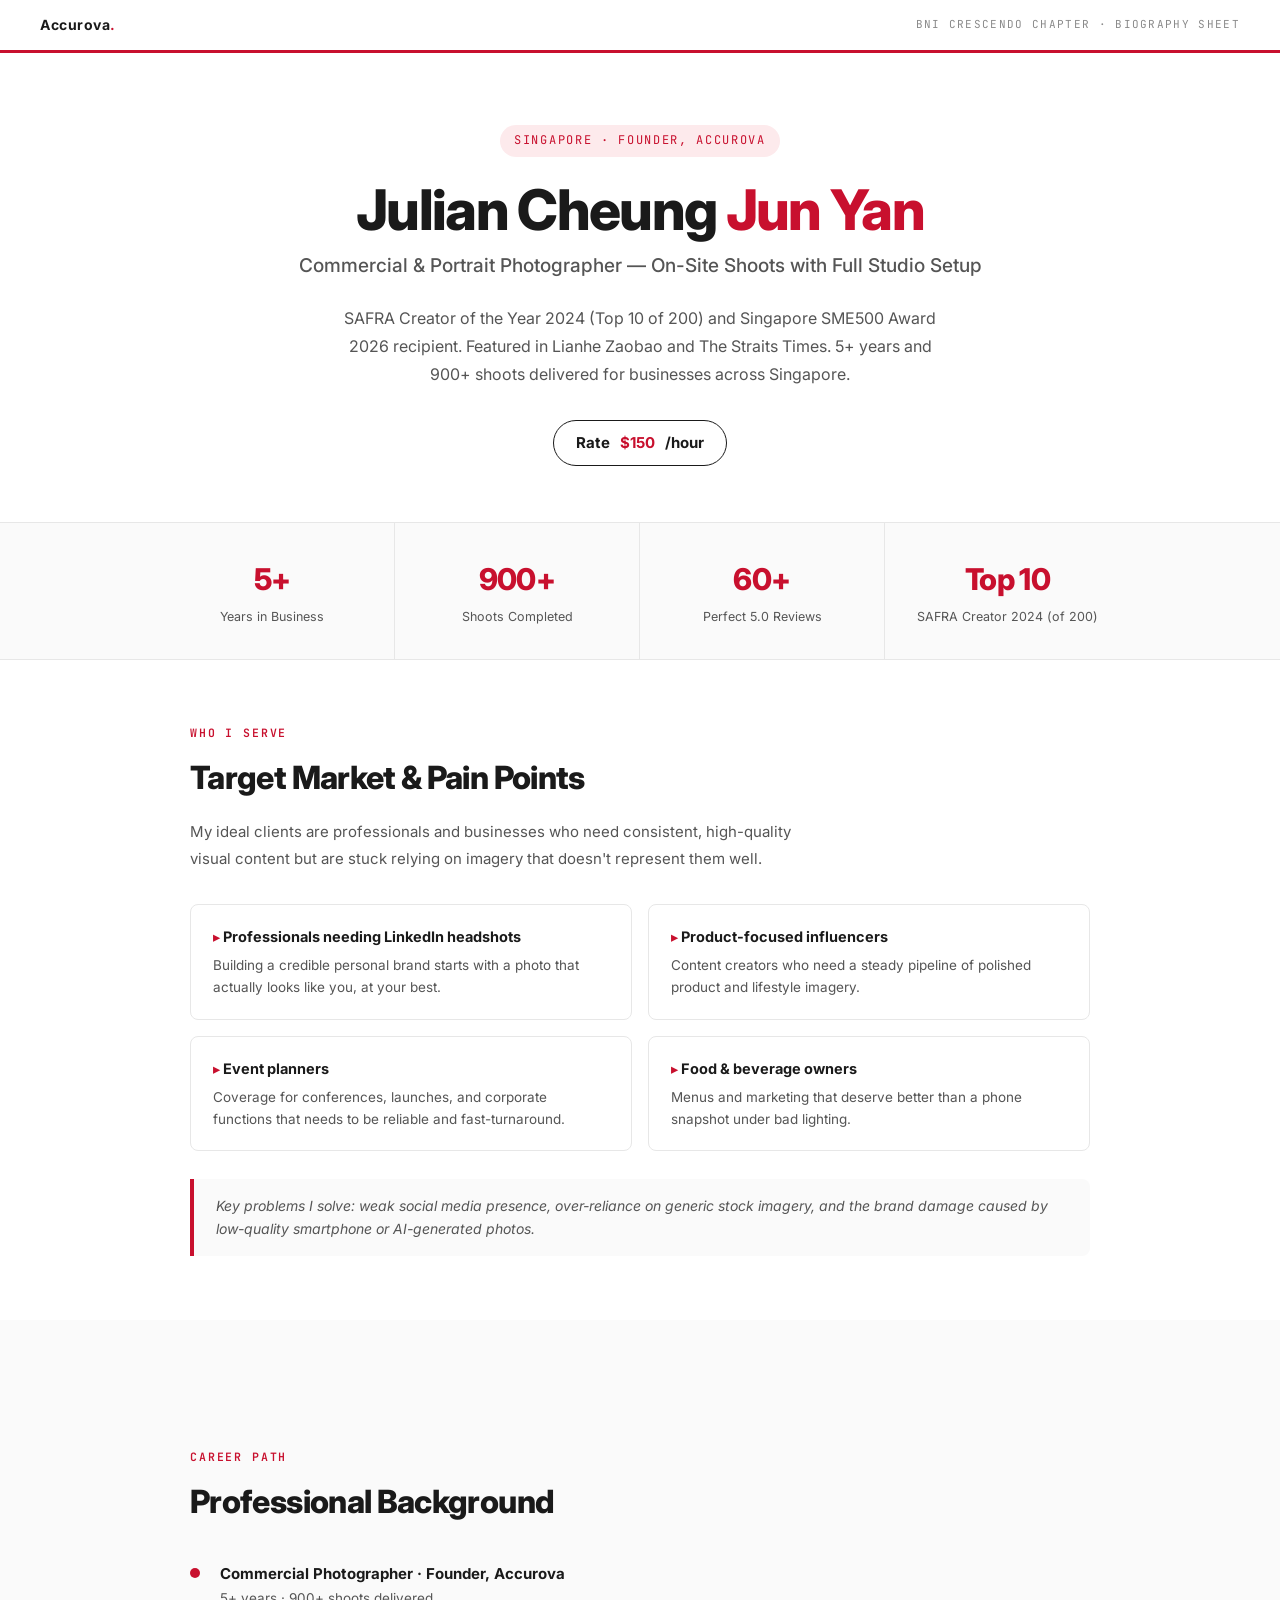
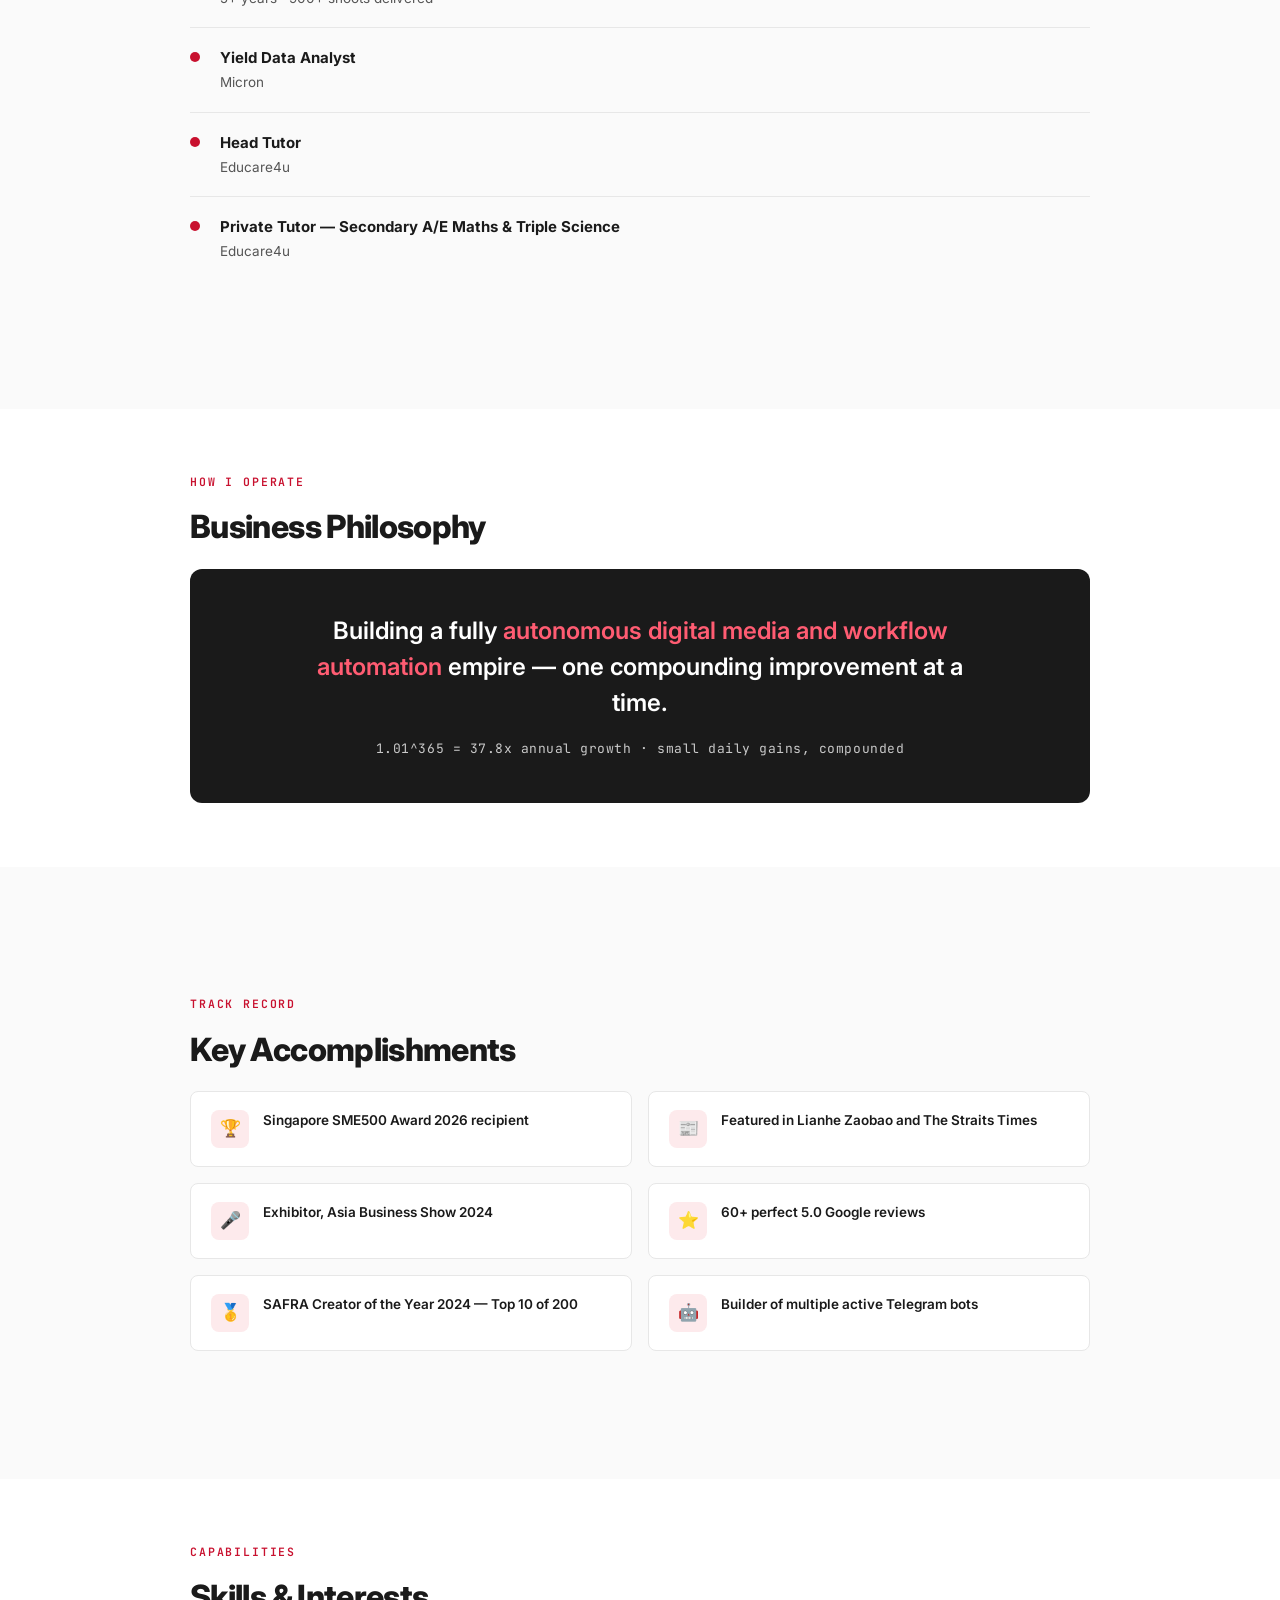
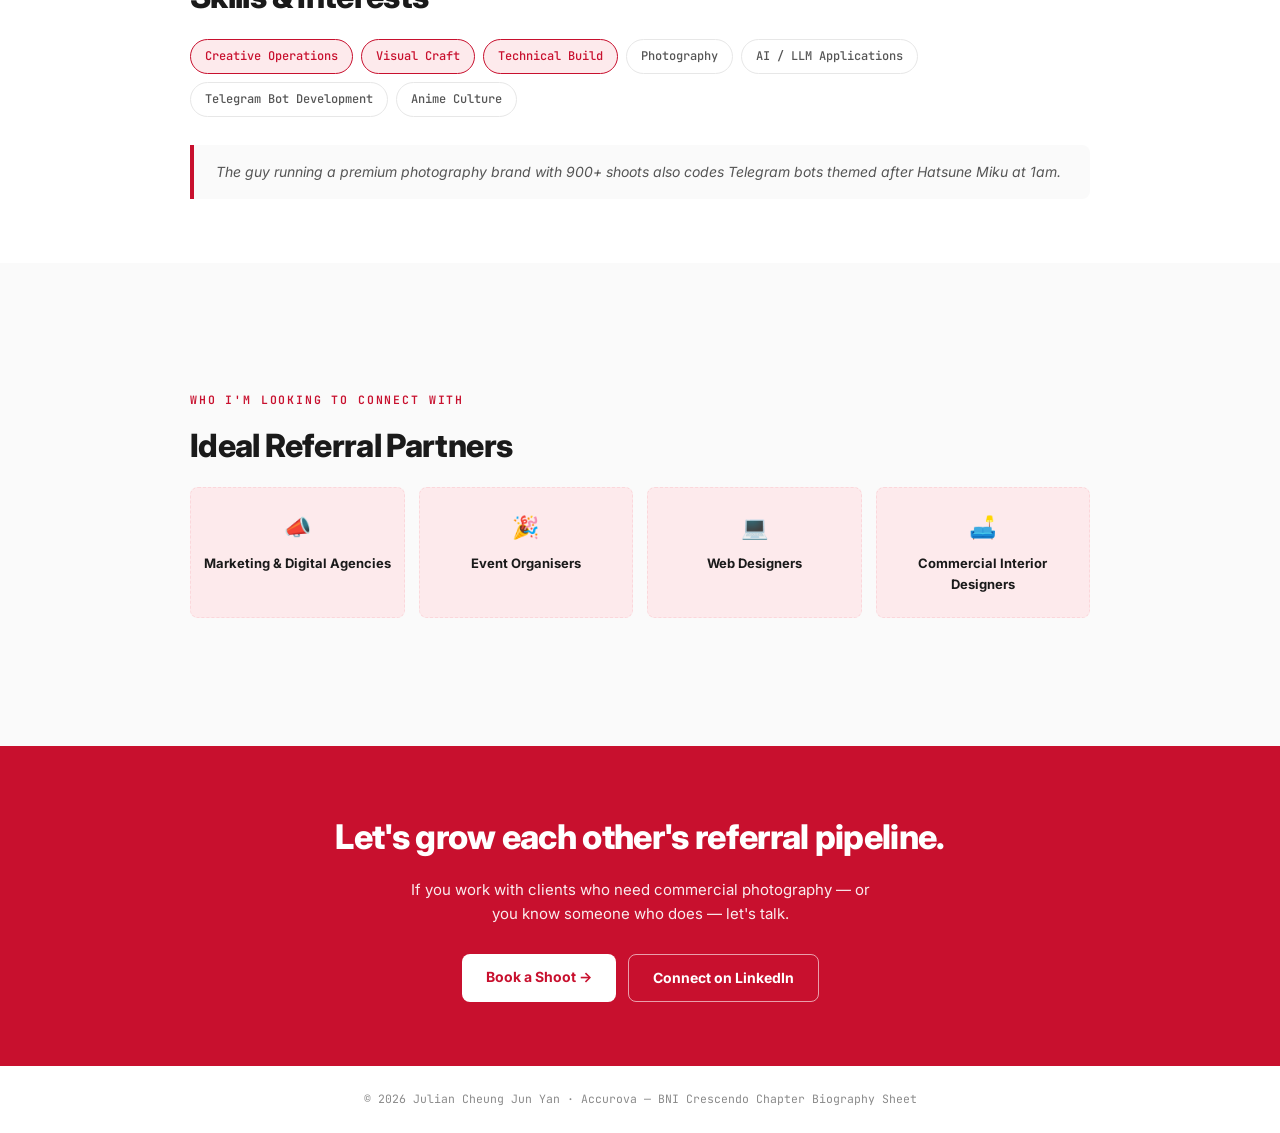
==== bni-bio.html @ 151e4a00 "Add BNI biography sheet subpage and link from main contact section Standalone white/red corporate pa" ====
<!DOCTYPE html>
<html lang="en">
<head>
<meta charset="UTF-8">
<meta name="viewport" content="width=device-width, initial-scale=1.0">
<title>Julian Cheung Jun Yan — BNI Biography Sheet · Accurova</title>
<link rel="preconnect" href="https://fonts.googleapis.com">
<link href="https://fonts.googleapis.com/css2?family=Inter:wght@400;500;600;700;800&family=JetBrains+Mono:wght@400;500;600&display=swap" rel="stylesheet">
<link rel="stylesheet" href="bni-bio-style.css">
</head>
<body>

<div class="bio-topbar">
  <div class="bio-topbar-brand">Accurova<span>.</span></div>
  <div class="bio-topbar-tag">BNI Crescendo Chapter · Biography Sheet</div>
</div>

<!-- ──────────────────── HEADER ──────────────────── -->
<header class="bio-header">
  <div class="bio-eyebrow">Singapore · Founder, Accurova</div>
  <h1 class="bio-name">Julian Cheung <span>Jun Yan</span></h1>
  <div class="bio-role">Commercial & Portrait Photographer — On-Site Shoots with Full Studio Setup</div>
  <p class="bio-tagline">
    SAFRA Creator of the Year 2024 (Top 10 of 200) and Singapore SME500 Award 2026 recipient. Featured in Lianhe Zaobao and The Straits Times. 5+ years and 900+ shoots delivered for businesses across Singapore.
  </p>
  <div class="bio-rate">Rate <span class="amt">$150</span>/hour</div>
</header>

<!-- ──────────────────── STAT STRIP ──────────────────── -->
<div class="bio-stats">
  <div class="bio-stats-inner">
    <div class="bio-stat"><div class="bio-stat-num">5+</div><div class="bio-stat-label">Years in Business</div></div>
    <div class="bio-stat"><div class="bio-stat-num">900+</div><div class="bio-stat-label">Shoots Completed</div></div>
    <div class="bio-stat"><div class="bio-stat-num">60+</div><div class="bio-stat-label">Perfect 5.0 Reviews</div></div>
    <div class="bio-stat"><div class="bio-stat-num">Top 10</div><div class="bio-stat-label">SAFRA Creator 2024 (of 200)</div></div>
  </div>
</div>

<!-- ──────────────────── TARGET MARKET / PAIN POINTS ──────────────────── -->
<section class="bio-section">
  <div class="bio-label">Who I Serve</div>
  <h2 class="bio-title">Target Market & Pain Points</h2>
  <p class="bio-section-sub">My ideal clients are professionals and businesses who need consistent, high-quality visual content but are stuck relying on imagery that doesn't represent them well.</p>
  <div class="market-grid">
    <div class="market-card">
      <div class="market-card-title">Professionals needing LinkedIn headshots</div>
      <div class="market-card-desc">Building a credible personal brand starts with a photo that actually looks like you, at your best.</div>
    </div>
    <div class="market-card">
      <div class="market-card-title">Product-focused influencers</div>
      <div class="market-card-desc">Content creators who need a steady pipeline of polished product and lifestyle imagery.</div>
    </div>
    <div class="market-card">
      <div class="market-card-title">Event planners</div>
      <div class="market-card-desc">Coverage for conferences, launches, and corporate functions that needs to be reliable and fast-turnaround.</div>
    </div>
    <div class="market-card">
      <div class="market-card-title">Food & beverage owners</div>
      <div class="market-card-desc">Menus and marketing that deserve better than a phone snapshot under bad lighting.</div>
    </div>
  </div>
  <div class="fun-fact">
    Key problems I solve: weak social media presence, over-reliance on generic stock imagery, and the brand damage caused by low-quality smartphone or AI-generated photos.
  </div>
</section>

<!-- ──────────────────── PROFESSIONAL BACKGROUND ──────────────────── -->
<section class="bio-section alt">
  <div class="bio-section-inner">
    <div class="bio-label">Career Path</div>
    <h2 class="bio-title">Professional Background</h2>
    <div class="timeline">
      <div class="timeline-item">
        <div class="timeline-dot"></div>
        <div>
          <div class="timeline-role">Commercial Photographer · Founder, Accurova</div>
          <div class="timeline-org">5+ years · 900+ shoots delivered</div>
        </div>
      </div>
      <div class="timeline-item">
        <div class="timeline-dot"></div>
        <div>
          <div class="timeline-role">Yield Data Analyst</div>
          <div class="timeline-org">Micron</div>
        </div>
      </div>
      <div class="timeline-item">
        <div class="timeline-dot"></div>
        <div>
          <div class="timeline-role">Head Tutor</div>
          <div class="timeline-org">Educare4u</div>
        </div>
      </div>
      <div class="timeline-item">
        <div class="timeline-dot"></div>
        <div>
          <div class="timeline-role">Private Tutor — Secondary A/E Maths & Triple Science</div>
          <div class="timeline-org">Educare4u</div>
        </div>
      </div>
    </div>
  </div>
</section>

<!-- ──────────────────── BUSINESS PHILOSOPHY ──────────────────── -->
<section class="bio-section">
  <div class="bio-label">How I Operate</div>
  <h2 class="bio-title">Business Philosophy</h2>
  <div class="philosophy-block">
    <div class="philosophy-quote">Building a fully <span>autonomous digital media and workflow automation</span> empire — one compounding improvement at a time.</div>
    <div class="philosophy-formula">1.01^365 = 37.8x annual growth · small daily gains, compounded</div>
  </div>
</section>

<!-- ──────────────────── KEY ACCOMPLISHMENTS ──────────────────── -->
<section class="bio-section alt">
  <div class="bio-section-inner">
    <div class="bio-label">Track Record</div>
    <h2 class="bio-title">Key Accomplishments</h2>
    <div class="accomplish-grid">
      <div class="accomplish-card">
        <div class="accomplish-icon">🏆</div>
        <div class="accomplish-text">Singapore SME500 Award 2026 recipient</div>
      </div>
      <div class="accomplish-card">
        <div class="accomplish-icon">📰</div>
        <div class="accomplish-text">Featured in Lianhe Zaobao and The Straits Times</div>
      </div>
      <div class="accomplish-card">
        <div class="accomplish-icon">🎤</div>
        <div class="accomplish-text">Exhibitor, Asia Business Show 2024</div>
      </div>
      <div class="accomplish-card">
        <div class="accomplish-icon">⭐</div>
        <div class="accomplish-text">60+ perfect 5.0 Google reviews</div>
      </div>
      <div class="accomplish-card">
        <div class="accomplish-icon">🥇</div>
        <div class="accomplish-text">SAFRA Creator of the Year 2024 — Top 10 of 200</div>
      </div>
      <div class="accomplish-card">
        <div class="accomplish-icon">🤖</div>
        <div class="accomplish-text">Builder of multiple active Telegram bots</div>
      </div>
    </div>
  </div>
</section>

<!-- ──────────────────── SKILLS & INTERESTS ──────────────────── -->
<section class="bio-section">
  <div class="bio-label">Capabilities</div>
  <h2 class="bio-title">Skills & Interests</h2>
  <div class="tag-row">
    <span class="tag red">Creative Operations</span>
    <span class="tag red">Visual Craft</span>
    <span class="tag red">Technical Build</span>
    <span class="tag">Photography</span>
    <span class="tag">AI / LLM Applications</span>
    <span class="tag">Telegram Bot Development</span>
    <span class="tag">Anime Culture</span>
  </div>
  <div class="fun-fact">
    The guy running a premium photography brand with 900+ shoots also codes Telegram bots themed after Hatsune Miku at 1am.
  </div>
</section>

<!-- ──────────────────── IDEAL REFERRAL PARTNERS ──────────────────── -->
<section class="bio-section alt">
  <div class="bio-section-inner">
    <div class="bio-label">Who I'm Looking to Connect With</div>
    <h2 class="bio-title">Ideal Referral Partners</h2>
    <div class="partners-grid">
      <div class="partner-card">
        <div class="partner-icon">📣</div>
        <div class="partner-label">Marketing & Digital Agencies</div>
      </div>
      <div class="partner-card">
        <div class="partner-icon">🎉</div>
        <div class="partner-label">Event Organisers</div>
      </div>
      <div class="partner-card">
        <div class="partner-icon">💻</div>
        <div class="partner-label">Web Designers</div>
      </div>
      <div class="partner-card">
        <div class="partner-icon">🛋️</div>
        <div class="partner-label">Commercial Interior Designers</div>
      </div>
    </div>
  </div>
</section>

<!-- ──────────────────── CTA ──────────────────── -->
<section class="bio-cta">
  <div class="bio-cta-title">Let's grow each other's referral pipeline.</div>
  <p class="bio-cta-sub">If you work with clients who need commercial photography — or you know someone who does — let's talk.</p>
  <div class="bio-cta-links">
    <a href="https://www.accurova.com/contact/" class="bio-cta-link" target="_blank">Book a Shoot →</a>
    <a href="https://sg.linkedin.com/in/juliancheungjunyan" class="bio-cta-link outline" target="_blank">Connect on LinkedIn</a>
  </div>
</section>

<footer class="bio-footer">© 2026 Julian Cheung Jun Yan · Accurova — BNI Crescendo Chapter Biography Sheet</footer>

</body>
</html>
---- bni-bio-style.css ----
:root {
  --red:        #C8102E;
  --red-dark:   #9E0B23;
  --red-tint:   #FDEAEC;
  --red-tint-2: #FBD7DB;
  --ink:        #1A1A1A;
  --ink-2:      #555555;
  --ink-3:      #8A8A8A;
  --line:       #E7E7E7;
  --paper:      #FFFFFF;
  --surface:    #FAFAFA;
  --font-display: 'Inter', system-ui, sans-serif;
  --font-mono: 'JetBrains Mono', monospace;
  --radius: 12px;
  --radius-sm: 8px;
}
*, *::before, *::after { box-sizing: border-box; margin: 0; padding: 0; }
html { scroll-behavior: smooth; }
body {
  background: var(--paper);
  color: var(--ink);
  font-family: var(--font-display);
  font-size: 16px;
  line-height: 1.6;
  -webkit-font-smoothing: antialiased;
}
a { color: inherit; text-decoration: none; }

/* ─── TOP BAR ─── */
.bio-topbar {
  border-bottom: 3px solid var(--red);
  padding: 14px 40px;
  display: flex; align-items: center; justify-content: space-between;
}
.bio-topbar-brand { font-weight: 700; font-size: 14px; letter-spacing: 0.04em; }
.bio-topbar-brand span { color: var(--red); }
.bio-topbar-tag {
  font-family: var(--font-mono);
  font-size: 11px; letter-spacing: 0.12em; text-transform: uppercase;
  color: var(--ink-3);
}

/* ─── HEADER ─── */
.bio-header {
  padding: 72px 40px 56px;
  max-width: 980px; margin: 0 auto;
  text-align: center;
}
.bio-eyebrow {
  display: inline-flex; align-items: center; gap: 8px;
  font-family: var(--font-mono); font-size: 12px; letter-spacing: 0.14em;
  text-transform: uppercase; color: var(--red);
  background: var(--red-tint);
  padding: 6px 14px; border-radius: 99px;
  margin-bottom: 24px;
}
.bio-name {
  font-size: clamp(36px, 5vw, 56px);
  font-weight: 800; letter-spacing: -0.03em; line-height: 1.05;
  margin-bottom: 12px;
}
.bio-name span { color: var(--red); }
.bio-role {
  font-size: clamp(16px, 2vw, 19px);
  color: var(--ink-2); font-weight: 500;
  margin-bottom: 22px;
}
.bio-tagline {
  font-size: 16px; color: var(--ink-2); line-height: 1.75;
  max-width: 600px; margin: 0 auto 32px;
}
.bio-rate {
  display: inline-flex; align-items: center; gap: 10px;
  font-weight: 700; font-size: 15px;
  border: 1.5px solid var(--ink); border-radius: 99px;
  padding: 10px 22px;
}
.bio-rate .amt { color: var(--red); }

/* ─── STAT STRIP ─── */
.bio-stats {
  border-top: 1px solid var(--line);
  border-bottom: 1px solid var(--line);
  background: var(--surface);
}
.bio-stats-inner {
  max-width: 980px; margin: 0 auto;
  display: grid; grid-template-columns: repeat(4, 1fr);
}
.bio-stat {
  text-align: center; padding: 32px 16px;
  border-right: 1px solid var(--line);
}
.bio-stat:last-child { border-right: none; }
.bio-stat-num { font-size: 30px; font-weight: 800; color: var(--red); letter-spacing: -0.02em; }
.bio-stat-label { font-size: 12.5px; color: var(--ink-2); margin-top: 4px; }

/* ─── SECTION SHELL ─── */
.bio-section { max-width: 980px; margin: 0 auto; padding: 64px 40px; }
.bio-section.alt { background: var(--surface); max-width: none; }
.bio-section.alt .bio-section-inner { max-width: 980px; margin: 0 auto; padding: 64px 40px; }
.bio-label {
  font-family: var(--font-mono); font-size: 11.5px; font-weight: 600;
  letter-spacing: 0.16em; text-transform: uppercase; color: var(--red);
  margin-bottom: 10px;
}
.bio-title {
  font-size: clamp(24px, 3vw, 32px); font-weight: 800;
  letter-spacing: -0.02em; margin-bottom: 16px;
}
.bio-section-sub { color: var(--ink-2); font-size: 15px; line-height: 1.75; max-width: 640px; margin-bottom: 32px; }

/* ─── PAIN POINTS / MARKET ─── */
.market-grid { display: grid; grid-template-columns: 1fr 1fr; gap: 16px; }
.market-card {
  background: var(--paper); border: 1px solid var(--line); border-radius: var(--radius-sm);
  padding: 20px 22px;
}
.market-card-title { font-weight: 700; font-size: 14.5px; margin-bottom: 6px; }
.market-card-title::before { content: '▸ '; color: var(--red); }
.market-card-desc { font-size: 13.5px; color: var(--ink-2); line-height: 1.65; }

/* ─── BACKGROUND TIMELINE ─── */
.timeline { display: flex; flex-direction: column; }
.timeline-item {
  display: flex; gap: 20px; padding: 18px 0;
  border-bottom: 1px solid var(--line);
}
.timeline-item:last-child { border-bottom: none; }
.timeline-dot {
  width: 10px; height: 10px; border-radius: 50%; background: var(--red);
  margin-top: 6px; flex-shrink: 0;
}
.timeline-role { font-weight: 700; font-size: 15px; }
.timeline-org { font-size: 13.5px; color: var(--ink-2); margin-top: 2px; }

/* ─── PHILOSOPHY CALLOUT ─── */
.philosophy-block {
  background: var(--ink); color: var(--paper);
  border-radius: var(--radius); padding: 44px 40px;
  text-align: center;
}
.philosophy-quote {
  font-size: clamp(18px, 2.4vw, 24px); font-weight: 600; line-height: 1.5;
  max-width: 680px; margin: 0 auto 18px;
}
.philosophy-quote span { color: #FF5C72; }
.philosophy-formula {
  font-family: var(--font-mono); font-size: 13px; color: #C9C9C9;
  letter-spacing: 0.04em;
}

/* ─── ACCOMPLISHMENTS ─── */
.accomplish-grid { display: grid; grid-template-columns: repeat(2, 1fr); gap: 16px; }
.accomplish-card {
  display: flex; align-items: flex-start; gap: 14px;
  background: var(--paper); border: 1px solid var(--line); border-radius: var(--radius-sm);
  padding: 18px 20px;
}
.accomplish-icon {
  width: 38px; height: 38px; border-radius: 8px; background: var(--red-tint);
  display: flex; align-items: center; justify-content: center; font-size: 17px; flex-shrink: 0;
}
.accomplish-text { font-size: 13.5px; font-weight: 600; line-height: 1.5; }

/* ─── SKILLS / TAGS ─── */
.tag-row { display: flex; flex-wrap: wrap; gap: 8px; }
.tag {
  font-family: var(--font-mono); font-size: 12px; font-weight: 500;
  padding: 7px 14px; border-radius: 99px;
  border: 1px solid var(--line); color: var(--ink-2);
}
.tag.red { border-color: var(--red); color: var(--red); background: var(--red-tint); }

/* ─── REFERRAL PARTNERS ─── */
.partners-grid { display: grid; grid-template-columns: repeat(4, 1fr); gap: 14px; }
.partner-card {
  text-align: center; padding: 22px 12px;
  border: 1px dashed var(--red-tint-2); border-radius: var(--radius-sm);
  background: var(--red-tint);
}
.partner-icon { font-size: 22px; margin-bottom: 8px; }
.partner-label { font-size: 13px; font-weight: 700; }

/* ─── FUN FACT ─── */
.fun-fact {
  border-left: 4px solid var(--red);
  padding: 16px 22px; background: var(--surface); border-radius: 0 8px 8px 0;
  font-size: 14px; color: var(--ink-2); font-style: italic; margin-top: 28px;
}

/* ─── CONTACT / FOOTER ─── */
.bio-cta {
  background: var(--red); color: var(--paper);
  text-align: center; padding: 64px 40px;
}
.bio-cta-title { font-size: clamp(24px, 3vw, 34px); font-weight: 800; margin-bottom: 14px; letter-spacing: -0.02em; }
.bio-cta-sub { font-size: 15px; opacity: 0.92; max-width: 480px; margin: 0 auto 28px; }
.bio-cta-links { display: flex; gap: 12px; justify-content: center; flex-wrap: wrap; }
.bio-cta-link {
  padding: 12px 24px; border-radius: 8px;
  background: var(--paper); color: var(--red); font-weight: 700; font-size: 14px;
  transition: transform 0.15s;
}
.bio-cta-link:hover { transform: translateY(-2px); }
.bio-cta-link.outline {
  background: transparent; color: var(--paper); border: 1.5px solid rgba(255,255,255,0.6);
}

.bio-footer {
  padding: 24px 40px; text-align: center;
  font-family: var(--font-mono); font-size: 11.5px; color: var(--ink-3);
}

/* ─── RESPONSIVE ─── */
@media (max-width: 800px) {
  .bio-stats-inner { grid-template-columns: repeat(2, 1fr); }
  .bio-stat { border-right: none; border-bottom: 1px solid var(--line); }
  .market-grid, .accomplish-grid { grid-template-columns: 1fr; }
  .partners-grid { grid-template-columns: repeat(2, 1fr); }
  .bio-section, .bio-section.alt .bio-section-inner, .bio-header { padding-left: 22px; padding-right: 22px; }
  .bio-topbar { padding: 14px 20px; flex-direction: column; gap: 6px; }
}
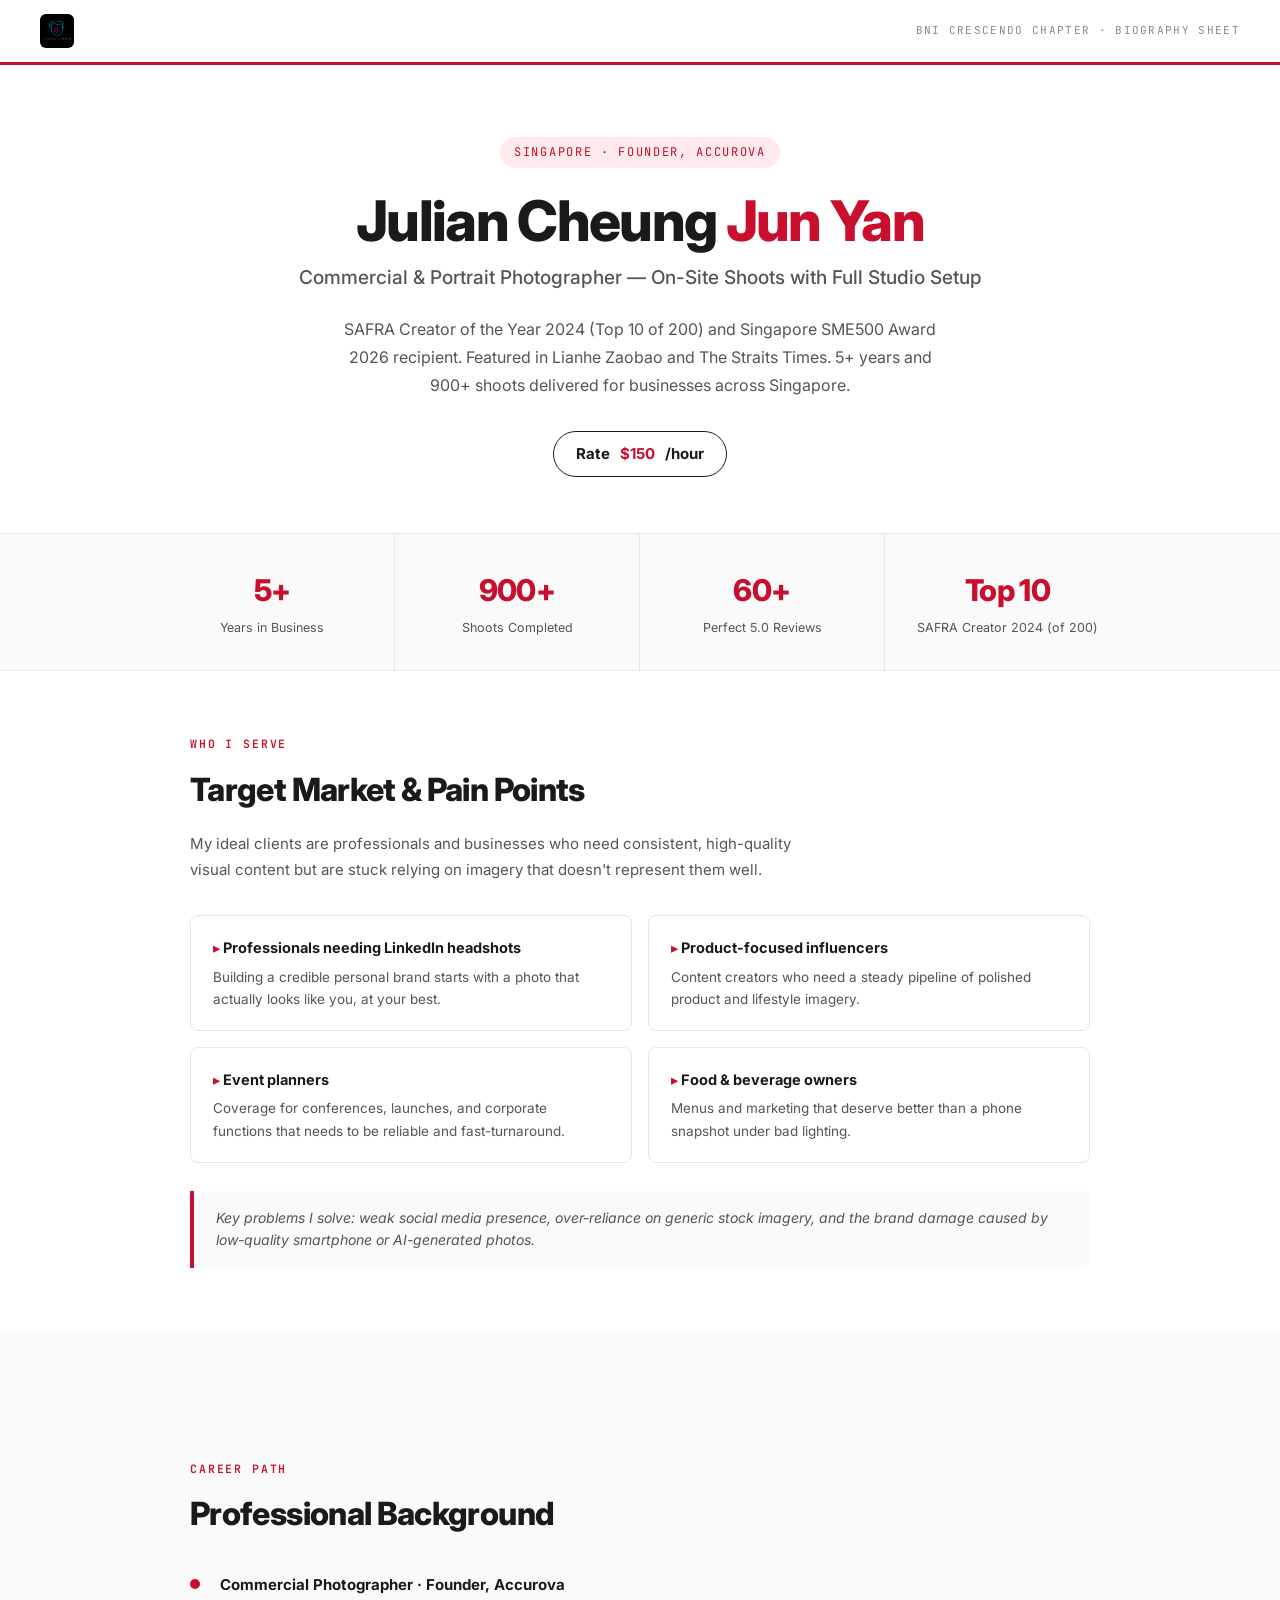
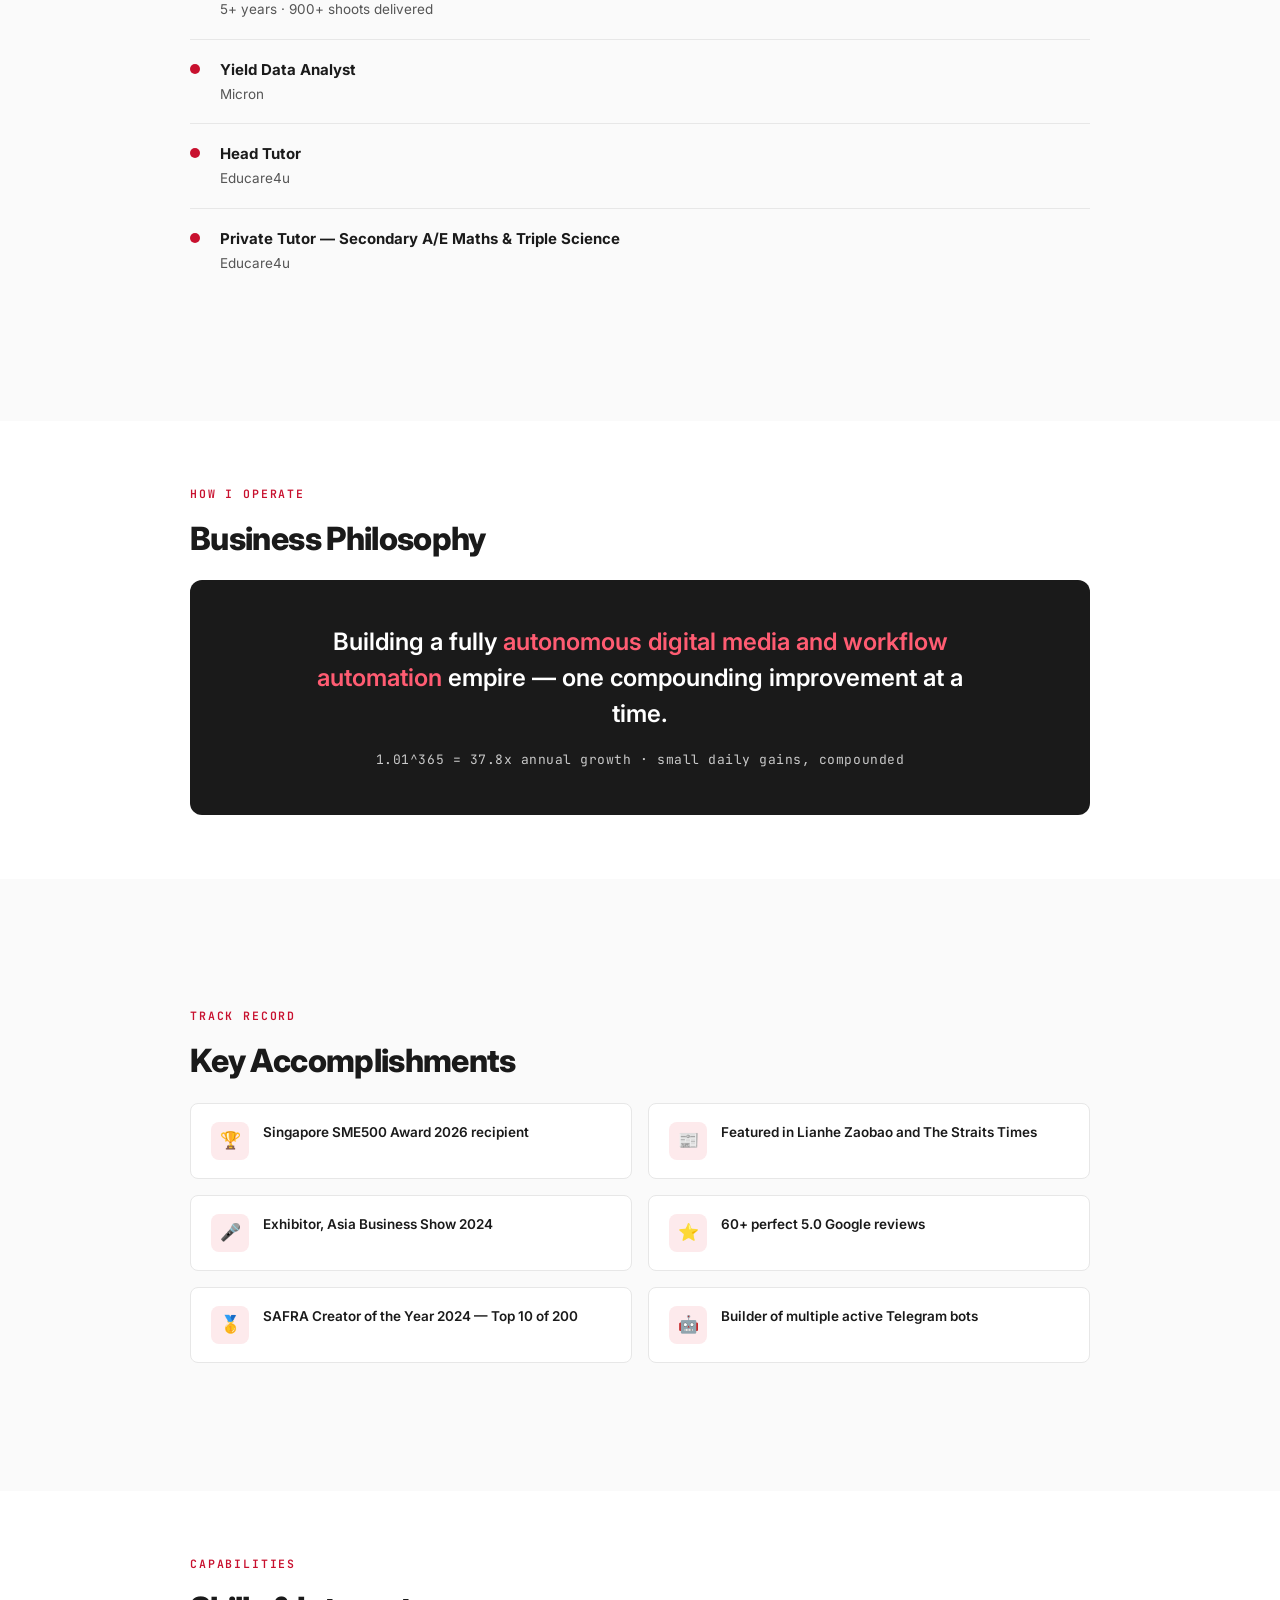
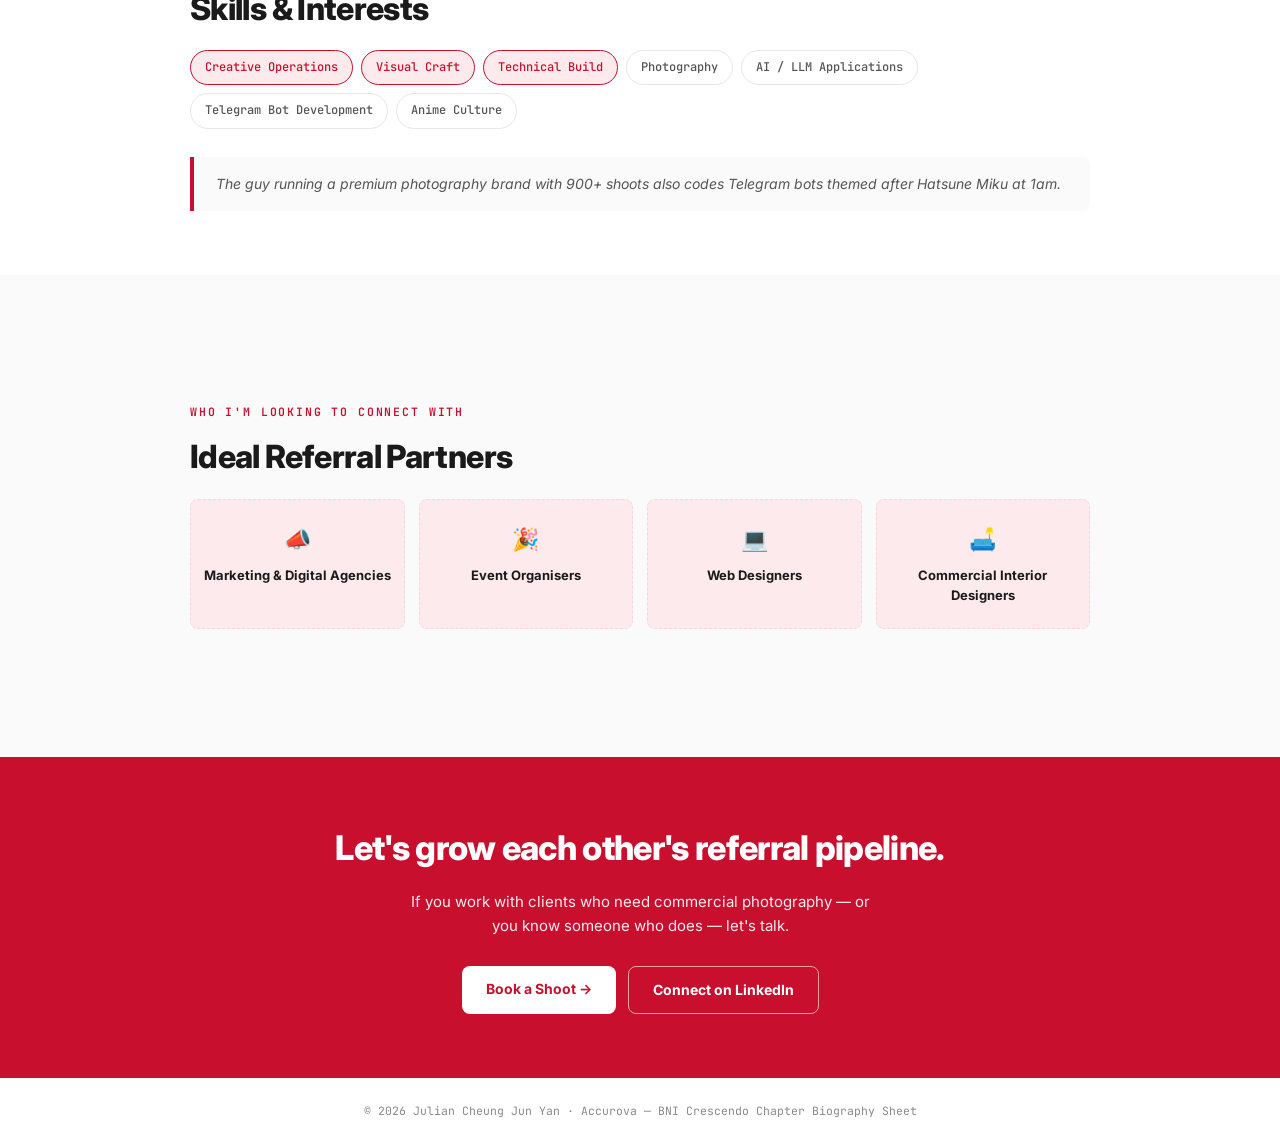
==== commit 3d9daecb: "Add branded logo mark to nav, favicon, and BNI subpage; document in README Rolls out assets/julianch" ====
--- a/bni-bio.html
+++ b/bni-bio.html
@@ -11,7 +11,7 @@
 <body>
 
 <div class="bio-topbar">
-  <div class="bio-topbar-brand">Accurova<span>.</span></div>
+  <a href="index.html" class="bio-topbar-brand"><img src="assets/juliancheung-logo.png" alt="Julian Cheung" class="bio-topbar-logo"></a>
   <div class="bio-topbar-tag">BNI Crescendo Chapter · Biography Sheet</div>
 </div>
 
--- a/bni-bio-style.css
+++ b/bni-bio-style.css
@@ -32,8 +32,9 @@
   padding: 14px 40px;
   display: flex; align-items: center; justify-content: space-between;
 }
-.bio-topbar-brand { font-weight: 700; font-size: 14px; letter-spacing: 0.04em; }
+.bio-topbar-brand { font-weight: 700; font-size: 14px; letter-spacing: 0.04em; display: flex; align-items: center; }
 .bio-topbar-brand span { color: var(--red); }
+.bio-topbar-logo { height: 34px; width: auto; border-radius: 6px; display: block; }
 .bio-topbar-tag {
   font-family: var(--font-mono);
   font-size: 11px; letter-spacing: 0.12em; text-transform: uppercase;
